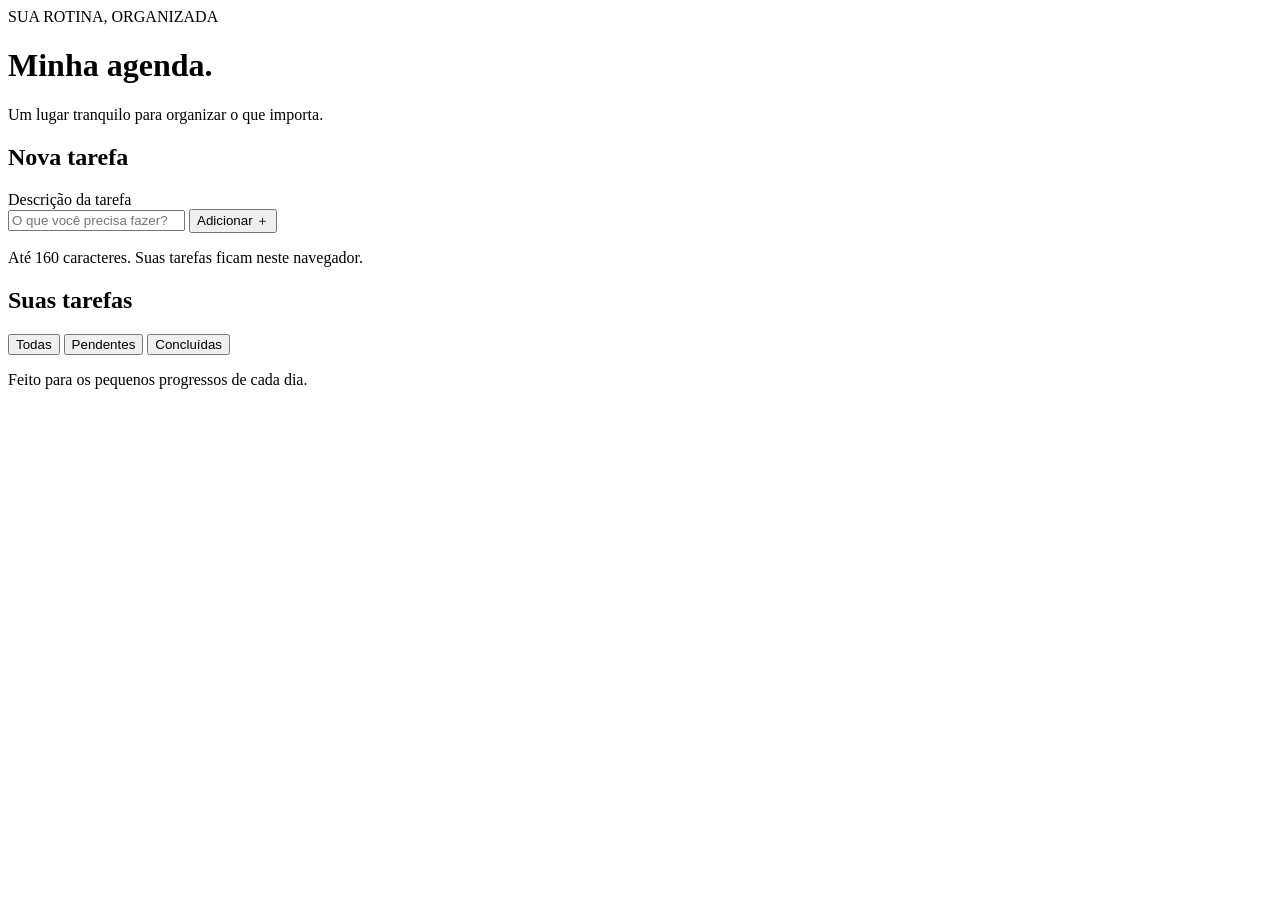
==== demo/agenda/index.html @ dc3a902b "feat(agenda): adicionar index.html" ====
<!doctype html>
<html lang="pt-BR">
<head>
  <meta charset="utf-8">
  <meta name="viewport" content="width=device-width, initial-scale=1">
  <meta name="theme-color" content="#182b24">
  <meta name="description" content="Agenda simples de tarefas, disponível mesmo sem conexão.">
  <title>Agenda — minhas tarefas</title>
  <link rel="stylesheet" href="./styles.css">
  <script type="module" src="./app.mjs"></script>
</head>
<body>
  <main class="shell">
    <header class="heading">
      <div class="eyebrow">SUA ROTINA, ORGANIZADA</div>
      <h1>Minha agenda<span class="dot">.</span></h1>
      <p>Um lugar tranquilo para organizar o que importa.</p>
    </header>
    <section class="panel" aria-labelledby="new-task-title">
      <h2 id="new-task-title">Nova tarefa</h2>
      <form id="task-form" autocomplete="off">
        <label class="visually-hidden" for="task-title">Descrição da tarefa</label>
        <div class="entry">
          <input id="task-title" name="title" type="text" maxlength="160" required placeholder="O que você precisa fazer?" aria-describedby="form-help">
          <button class="primary" type="submit">Adicionar <span aria-hidden="true">＋</span></button>
        </div>
        <p class="help" id="form-help">Até 160 caracteres. Suas tarefas ficam neste navegador.</p>
      </form>
    </section>
    <section class="tasks" aria-labelledby="tasks-title">
      <div class="toolbar">
        <div>
          <h2 id="tasks-title">Suas tarefas</h2>
          <p id="summary" role="status" aria-live="polite"></p>
        </div>
        <div class="filters" aria-label="Filtrar tarefas" role="group">
          <button type="button" class="filter active" data-filter="all" aria-pressed="true">Todas</button>
          <button type="button" class="filter" data-filter="active" aria-pressed="false">Pendentes</button>
          <button type="button" class="filter" data-filter="done" aria-pressed="false">Concluídas</button>
        </div>
      </div>
      <p id="storage-warning" class="warning" role="alert" hidden></p>
      <ul id="task-list" class="task-list" aria-label="Lista de tarefas"></ul>
      <div id="empty-state" class="empty" hidden>
        <span aria-hidden="true" class="empty-icon">✓</span>
        <h3 id="empty-title">Tudo em ordem</h3>
        <p id="empty-detail">Adicione sua primeira tarefa para começar.</p>
      </div>
    </section>
    <footer>Feito para os pequenos progressos de cada dia.</footer>
  </main>
</body>
</html>
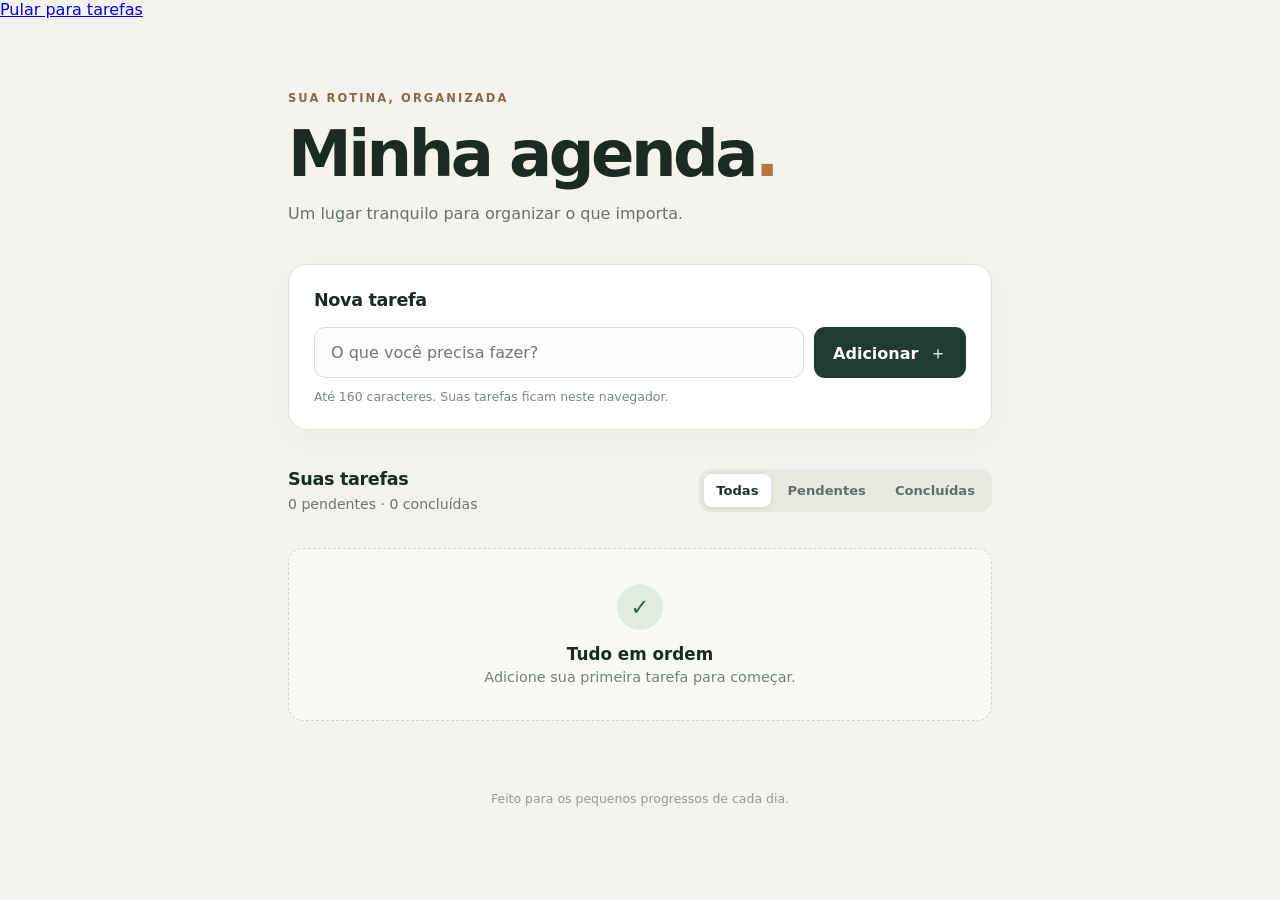
==== commit 9c4c26d3: "feat(agenda): add skip navigation and dedicated accessible action announcements" ====
--- a/demo/agenda/index.html
+++ b/demo/agenda/index.html
@@ -10,6 +10,7 @@
   <script type="module" src="./app.mjs"></script>
 </head>
 <body>
+  <a class="skip-link" href="#tasks-title">Pular para tarefas</a>
   <main class="shell">
     <header class="heading">
       <div class="eyebrow">SUA ROTINA, ORGANIZADA</div>
@@ -31,7 +32,8 @@
       <div class="toolbar">
         <div>
           <h2 id="tasks-title">Suas tarefas</h2>
-          <p id="summary" role="status" aria-live="polite"></p>
+          <p id="summary"></p>
+          <p id="action-status" class="visually-hidden" role="status" aria-live="polite" aria-atomic="true"></p>
         </div>
         <div class="filters" aria-label="Filtrar tarefas" role="group">
           <button type="button" class="filter active" data-filter="all" aria-pressed="true">Todas</button>
--- a/demo/agenda/styles.css
+++ b/demo/agenda/styles.css
@@ -0,0 +1,46 @@
+:root{font-family:Inter,ui-sans-serif,system-ui,-apple-system,BlinkMacSystemFont,"Segoe UI",sans-serif;color:#1b2b24;background:#f5f3ed;font-synthesis:none}
+*{box-sizing:border-box}
+body{margin:0;min-height:100vh}
+button,input{font:inherit}
+button{cursor:pointer}
+button:focus-visible,input:focus-visible{outline:3px solid #cb7f44;outline-offset:3px}
+.shell{width:min(760px,100%);padding:72px 28px 32px;margin:auto}
+.eyebrow{font-size:.72rem;letter-spacing:.18em;font-weight:800;color:#8c694a}
+h1{font-size:clamp(2.3rem,7vw,4rem);letter-spacing:-.055em;line-height:1.1;margin:14px 0 12px}
+.dot{color:#bb7544}
+.heading>p{color:#66746a;margin:0 0 37px;line-height:1.6}
+.panel{background:#fff;border:1px solid #e6e4db;border-radius:19px;padding:25px;box-shadow:0 10px 35px #23372b0a}
+h2{margin:0;font-size:1.1rem;letter-spacing:-.02em}
+.entry{display:flex;gap:10px;margin-top:17px}
+.entry input{flex:1;min-width:0;border:1px solid #d9dfd7;background:#fcfcfa;border-radius:11px;padding:15px 16px;font-size:1rem}
+.primary{border:0;border-radius:11px;background:#203c30;color:#fff;padding:13px 19px;font-weight:700;white-space:nowrap}
+.primary:hover{background:#305543}
+.primary span{padding-left:5px;font-size:1.15em}
+.help{font-size:.78rem;color:#7b887d;margin:11px 0 0}
+.tasks{margin-top:39px}
+.toolbar{display:flex;justify-content:space-between;align-items:end;gap:16px;flex-wrap:wrap}
+#summary{margin:7px 0 0;color:#6a786e;font-size:.88rem}
+.filters{display:flex;gap:5px;padding:5px;border-radius:12px;background:#e9e9e1}
+.filter{border:0;border-radius:8px;padding:9px 12px;background:transparent;color:#617067;font-size:.82rem;font-weight:650}
+.filter.active{color:#1f3529;background:white;box-shadow:0 2px 7px #102d1a16}
+.task-list{list-style:none;padding:0;margin:18px 0 0;display:grid;gap:9px}
+.task-item{display:flex;align-items:center;gap:13px;border:1px solid #e6e5dd;border-radius:13px;background:#fff;padding:13px 15px;min-height:67px}
+.task-item.completed{background:#fdfdfb}
+.toggle{flex:0 0 25px;height:25px;width:25px;border:2px solid #a4b1a7;border-radius:50%;background:#fff;display:grid;place-items:center;color:white;padding:0}
+.completed .toggle{background:#2b5943;border-color:#2b5943}
+.toggle::after{content:"✓";font-size:.85rem;opacity:0}
+.completed .toggle::after{opacity:1}
+.task-text{flex:1;min-width:0;overflow-wrap:anywhere;line-height:1.45}
+.completed .task-text{text-decoration:line-through;color:#819088}
+.delete{border:0;background:transparent;color:#7c8980;padding:9px;border-radius:8px}
+.delete:hover{color:#a5402f;background:#f9eee9}
+.empty{margin-top:18px;border:1px dashed #cdd5ca;background:#f9faf6;border-radius:15px;padding:35px 18px;text-align:center}
+.empty-icon{width:46px;height:46px;display:inline-grid;place-items:center;border-radius:50%;background:#e2ebe0;color:#2e6046;font-size:1.4rem}
+.empty h3{margin:14px 0 5px;font-size:1.05rem}
+.empty p{margin:0;color:#738277;font-size:.9rem}
+.warning{background:#fff3e5;color:#75491d;border-radius:10px;padding:13px;line-height:1.45}
+footer{text-align:center;color:#919c91;font-size:.78rem;padding-top:70px}
+.visually-hidden{position:absolute;width:1px;height:1px;padding:0;margin:-1px;overflow:hidden;clip:rect(0,0,0,0);white-space:nowrap;border:0}
+[hidden]{display:none!important}
+@media(max-width:560px){.shell{padding:43px 17px 25px}.panel{padding:18px}.entry{flex-direction:column}.primary{min-height:46px}.toolbar{align-items:stretch}.filters{width:100%;justify-content:space-between}.filter{flex:1;padding:10px 6px}.task-item{padding:12px}.heading>p{margin-bottom:28px}footer{padding-top:45px}}
+@media(prefers-reduced-motion:no-preference){button{transition:background .15s ease,color .15s ease}}
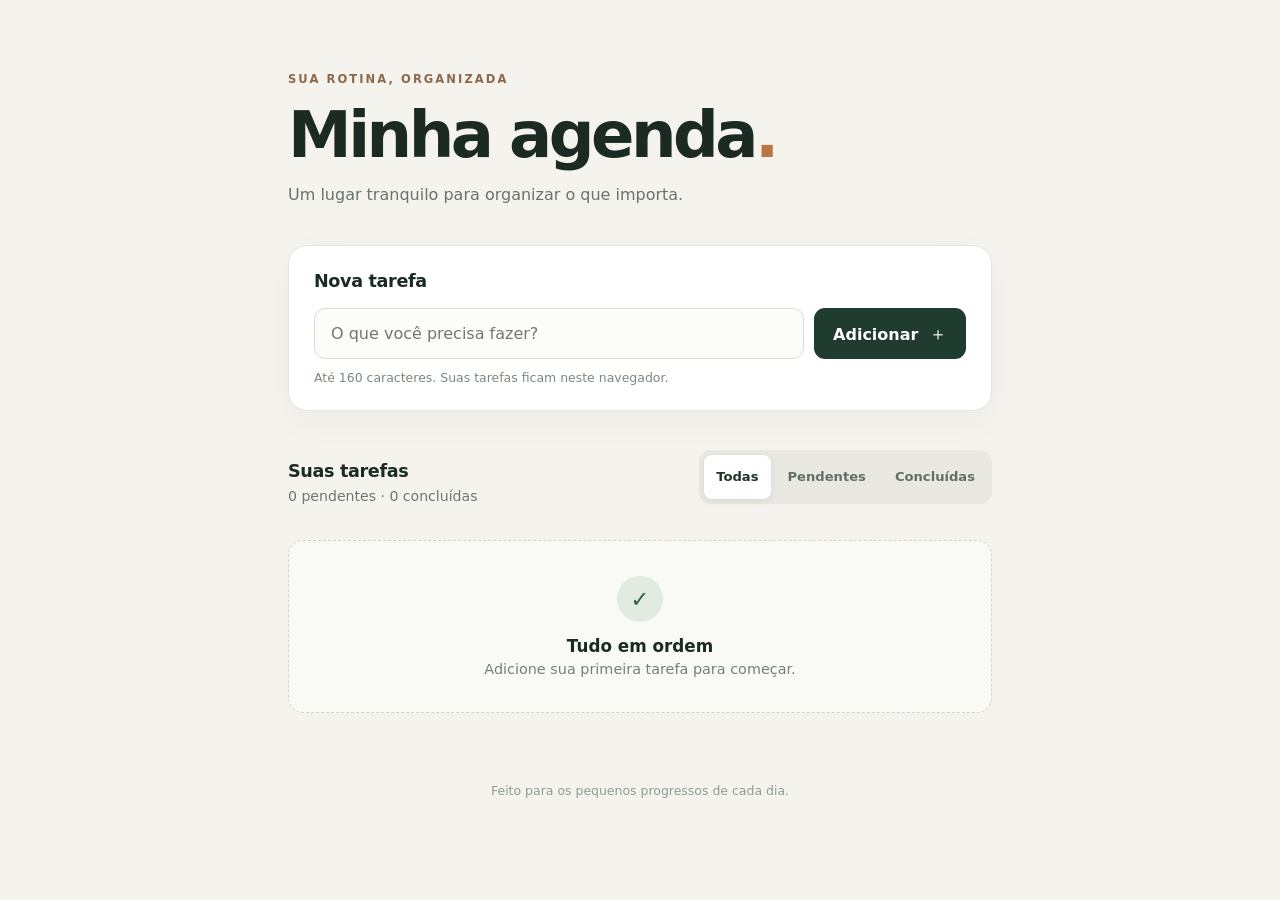
==== commit 00fbc810: "fix(agenda): make skip destination keyboard-focusable and describe task list" ====
--- a/demo/agenda/index.html
+++ b/demo/agenda/index.html
@@ -31,7 +31,7 @@
     <section class="tasks" aria-labelledby="tasks-title">
       <div class="toolbar">
         <div>
-          <h2 id="tasks-title">Suas tarefas</h2>
+          <h2 id="tasks-title" tabindex="-1">Suas tarefas</h2>
           <p id="summary"></p>
           <p id="action-status" class="visually-hidden" role="status" aria-live="polite" aria-atomic="true"></p>
         </div>
@@ -42,7 +42,7 @@
         </div>
       </div>
       <p id="storage-warning" class="warning" role="alert" hidden></p>
-      <ul id="task-list" class="task-list" aria-label="Lista de tarefas"></ul>
+      <ul id="task-list" class="task-list" aria-label="Lista de tarefas" aria-describedby="summary"></ul>
       <div id="empty-state" class="empty" hidden>
         <span aria-hidden="true" class="empty-icon">✓</span>
         <h3 id="empty-title">Tudo em ordem</h3>
--- a/demo/agenda/styles.css
+++ b/demo/agenda/styles.css
@@ -21,18 +21,16 @@
 .toolbar{display:flex;justify-content:space-between;align-items:end;gap:16px;flex-wrap:wrap}
 #summary{margin:7px 0 0;color:#6a786e;font-size:.88rem}
 .filters{display:flex;gap:5px;padding:5px;border-radius:12px;background:#e9e9e1}
-.filter{border:0;border-radius:8px;padding:9px 12px;background:transparent;color:#617067;font-size:.82rem;font-weight:650}
+.filter{border:0;border-radius:8px;padding:12px 12px;min-height:44px;background:transparent;color:#617067;font-size:.82rem;font-weight:650}
 .filter.active{color:#1f3529;background:white;box-shadow:0 2px 7px #102d1a16}
 .task-list{list-style:none;padding:0;margin:18px 0 0;display:grid;gap:9px}
 .task-item{display:flex;align-items:center;gap:13px;border:1px solid #e6e5dd;border-radius:13px;background:#fff;padding:13px 15px;min-height:67px}
 .task-item.completed{background:#fdfdfb}
-.toggle{flex:0 0 25px;height:25px;width:25px;border:2px solid #a4b1a7;border-radius:50%;background:#fff;display:grid;place-items:center;color:white;padding:0}
+.toggle{flex:0 0 44px;height:44px;width:44px;border:2px solid #a4b1a7;border-radius:50%;background:#fff;display:grid;place-items:center;color:white;padding:0}
 .completed .toggle{background:#2b5943;border-color:#2b5943}
-.toggle::after{content:"✓";font-size:.85rem;opacity:0}
-.completed .toggle::after{opacity:1}
 .task-text{flex:1;min-width:0;overflow-wrap:anywhere;line-height:1.45}
 .completed .task-text{text-decoration:line-through;color:#819088}
-.delete{border:0;background:transparent;color:#7c8980;padding:9px;border-radius:8px}
+.delete{border:0;background:transparent;color:#53665a;padding:11px 12px;min-height:44px;border-radius:8px}
 .delete:hover{color:#a5402f;background:#f9eee9}
 .empty{margin-top:18px;border:1px dashed #cdd5ca;background:#f9faf6;border-radius:15px;padding:35px 18px;text-align:center}
 .empty-icon{width:46px;height:46px;display:inline-grid;place-items:center;border-radius:50%;background:#e2ebe0;color:#2e6046;font-size:1.4rem}
@@ -44,3 +42,10 @@
 [hidden]{display:none!important}
 @media(max-width:560px){.shell{padding:43px 17px 25px}.panel{padding:18px}.entry{flex-direction:column}.primary{min-height:46px}.toolbar{align-items:stretch}.filters{width:100%;justify-content:space-between}.filter{flex:1;padding:10px 6px}.task-item{padding:12px}.heading>p{margin-bottom:28px}footer{padding-top:45px}}
 @media(prefers-reduced-motion:no-preference){button{transition:background .15s ease,color .15s ease}}
+
+/* Navegação por teclado, zoom e áreas de toque acessíveis. */
+.skip-link{position:absolute;top:8px;left:8px;z-index:10;background:#203c30;color:#fff;padding:12px 16px;border-radius:9px;transform:translateY(-160%)}
+.skip-link:focus{transform:none}
+@media(max-width:360px){.shell{padding-inline:12px}.panel{padding:14px}.task-item{gap:7px;padding:9px}.filter{font-size:.76rem;padding-inline:4px}.delete{padding-inline:8px}}
+@media(hover:none){.delete{color:#354d3f}}
+@media(prefers-reduced-motion:reduce){*,*::before,*::after{scroll-behavior:auto!important;transition:none!important}}
